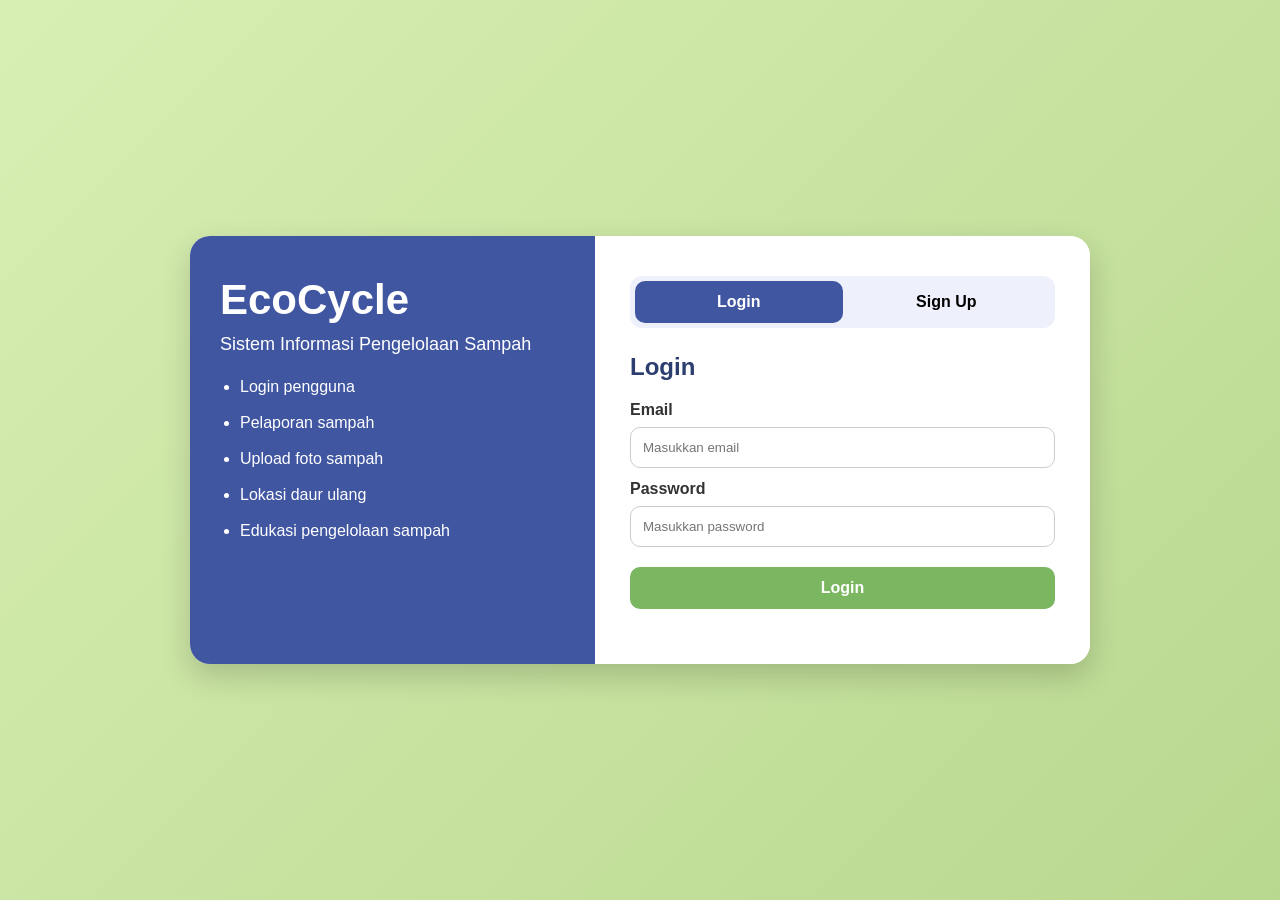
==== index.html @ 8ff400cf "First Upload" ====
<!DOCTYPE html>
<html lang="id">
<head>
  <meta charset="UTF-8">
  <meta name="viewport" content="width=device-width, initial-scale=1.0">
  <title>EcoCycle - Login & Sign Up</title>
  <link rel="stylesheet" href="style.css">
</head>
<body>

  <div class="container">
    <div class="left-panel">
      <h1>EcoCycle</h1>
      <p>Sistem Informasi Pengelolaan Sampah</p>

      <ul>
        <li>Login pengguna</li>
        <li>Pelaporan sampah</li>
        <li>Upload foto sampah</li>
        <li>Lokasi daur ulang</li>
        <li>Edukasi pengelolaan sampah</li>
      </ul>
    </div>

    <div class="right-panel">
      <div class="tab-menu">
        <button id="btnLogin" class="active">Login</button>
        <button id="btnSignup">Sign Up</button>
      </div>

      <form id="loginForm" class="form active">
        <h2>Login</h2>

        <label for="loginEmail">Email</label>
        <input type="email" id="loginEmail" placeholder="Masukkan email">

        <label for="loginPassword">Password</label>
        <input type="password" id="loginPassword" placeholder="Masukkan password">

        <button type="submit" class="submit-btn">Login</button>
        <p id="loginMessage"></p>
      </form>

      <form id="signupForm" class="form">
        <h2>Sign Up</h2>

        <label for="signupName">Nama</label>
        <input type="text" id="signupName" placeholder="Masukkan nama">

        <label for="signupEmail">Email</label>
        <input type="email" id="signupEmail" placeholder="Masukkan email">

        <label for="signupPassword">Password</label>
        <input type="password" id="signupPassword" placeholder="Masukkan password">

        <button type="submit" class="submit-btn">Sign Up</button>
        <p id="signupMessage"></p>
      </form>
    </div>
  </div>

  <script src="script.js"></script>
</body>
</html>
---- style.css ----
* {
  margin: 0;
  padding: 0;
  box-sizing: border-box;
  font-family: Arial, sans-serif;
}

body {
  min-height: 100vh;
  background: linear-gradient(135deg, #d8efb3, #b9d88f);
  display: flex;
  justify-content: center;
  align-items: center;
  padding: 20px;
}

.container {
  width: 900px;
  max-width: 100%;
  background: white;
  border-radius: 20px;
  overflow: hidden;
  display: flex;
  box-shadow: 0 12px 30px rgba(0, 0, 0, 0.18);
}

.left-panel {
  width: 45%;
  background: #4056a1;
  color: white;
  padding: 40px 30px;
}

.left-panel h1 {
  font-size: 42px;
  margin-bottom: 10px;
}

.left-panel p {
  margin-bottom: 20px;
  font-size: 18px;
}

.left-panel ul {
  padding-left: 20px;
}

.left-panel ul li {
  margin-bottom: 12px;
  line-height: 1.5;
}

.right-panel {
  width: 55%;
  padding: 40px 35px;
  background: #ffffff;
}

.tab-menu {
  display: flex;
  margin-bottom: 25px;
  background: #eef1fb;
  border-radius: 12px;
  padding: 5px;
}

.tab-menu button {
  flex: 1;
  padding: 12px;
  border: none;
  background: transparent;
  cursor: pointer;
  border-radius: 10px;
  font-size: 16px;
  font-weight: bold;
}

.tab-menu button.active {
  background: #4056a1;
  color: white;
}

.form {
  display: none;
}

.form.active {
  display: block;
}

.form h2 {
  margin-bottom: 20px;
  color: #2c3e70;
}

.form label {
  display: block;
  margin-bottom: 8px;
  margin-top: 12px;
  font-weight: bold;
  color: #333;
}

.form input {
  width: 100%;
  padding: 12px;
  border: 1px solid #ccc;
  border-radius: 10px;
  outline: none;
}

.form input:focus {
  border-color: #4056a1;
}

.submit-btn {
  width: 100%;
  margin-top: 20px;
  padding: 12px;
  border: none;
  background: #7bb661;
  color: white;
  font-size: 16px;
  font-weight: bold;
  border-radius: 10px;
  cursor: pointer;
}

.submit-btn:hover {
  background: #689c51;
}

#loginMessage,
#signupMessage {
  margin-top: 15px;
  font-size: 14px;
  font-weight: bold;
}

@media (max-width: 768px) {
  .container {
    flex-direction: column;
  }

  .left-panel,
  .right-panel {
    width: 100%;
  }
}
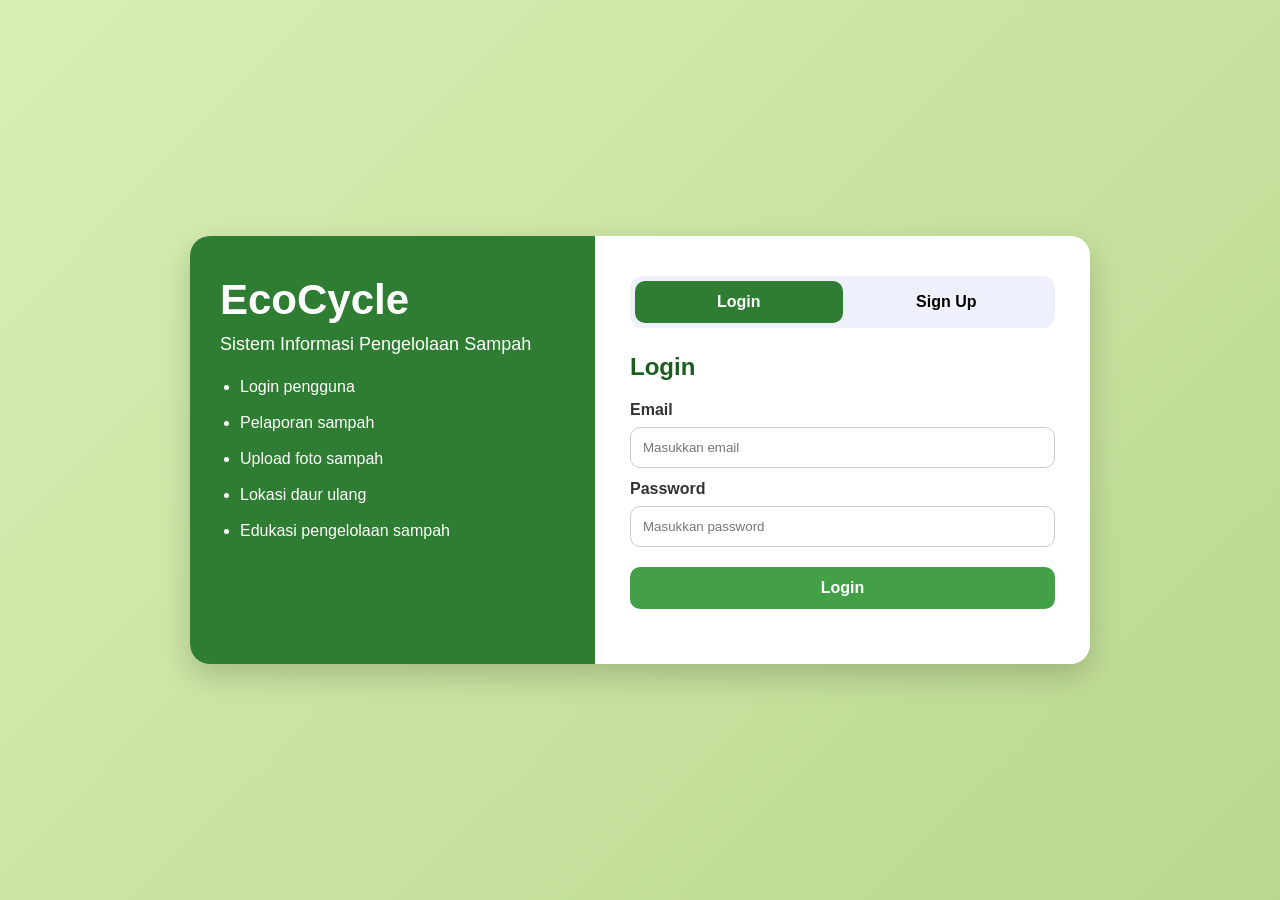
==== commit f1445384: "Progress 2 18 Mei 2026" ====
--- a/index.html
+++ b/index.html
@@ -6,10 +6,10 @@
   <title>EcoCycle - Login & Sign Up</title>
   <link rel="stylesheet" href="style.css">
 </head>
+
 <body>
-
   <div class="container">
-    <div class="left-panel">
+    <div class="option-left">
       <h1>EcoCycle</h1>
       <p>Sistem Informasi Pengelolaan Sampah</p>
 
@@ -20,45 +20,38 @@
         <li>Lokasi daur ulang</li>
         <li>Edukasi pengelolaan sampah</li>
       </ul>
+  </div>
+
+  <div class="option-right">
+    <div class="tab-menu">
+      <button id="btnLogin" class="active">Login</button>
+      <button id="btnSignup">Sign Up</button>
     </div>
 
-    <div class="right-panel">
-      <div class="tab-menu">
-        <button id="btnLogin" class="active">Login</button>
-        <button id="btnSignup">Sign Up</button>
-      </div>
+    <form id="loginForm" class="form active">
+      <h2>Login</h2>
+      <label for="loginEmail">Email</label>
+      <input type="email" id="loginEmail" placeholder="Masukkan email">
+      <label for="loginPassword">Password</label>
+      <input type="password" id="loginPassword" placeholder="Masukkan password">
+      <button type="submit" class="submit-btn">Login</button>
+      <p id="loginMessage"></p>
+    </form>
 
-      <form id="loginForm" class="form active">
-        <h2>Login</h2>
-
-        <label for="loginEmail">Email</label>
-        <input type="email" id="loginEmail" placeholder="Masukkan email">
-
-        <label for="loginPassword">Password</label>
-        <input type="password" id="loginPassword" placeholder="Masukkan password">
-
-        <button type="submit" class="submit-btn">Login</button>
-        <p id="loginMessage"></p>
-      </form>
-
-      <form id="signupForm" class="form">
-        <h2>Sign Up</h2>
-
-        <label for="signupName">Nama</label>
-        <input type="text" id="signupName" placeholder="Masukkan nama">
-
-        <label for="signupEmail">Email</label>
-        <input type="email" id="signupEmail" placeholder="Masukkan email">
-
-        <label for="signupPassword">Password</label>
-        <input type="password" id="signupPassword" placeholder="Masukkan password">
-
+    <form id="signupForm" class="form">
+      <h2>Sign Up</h2>
+      <label for="signupName">Nama</label>
+      <input type="text" id="signupName" placeholder="Masukkan nama">
+      <label for="signupEmail">Email</label>
+      <input type="email" id="signupEmail" placeholder="Masukkan email">
+      <label for="signupPassword">Password</label>
+      <input type="password" id="signupPassword" placeholder="Masukkan password">
         <button type="submit" class="submit-btn">Sign Up</button>
         <p id="signupMessage"></p>
-      </form>
+    </form>
     </div>
   </div>
 
   <script src="script.js"></script>
 </body>
-</html>
+</html>
--- a/style.css
+++ b/style.css
@@ -24,36 +24,36 @@
   box-shadow: 0 12px 30px rgba(0, 0, 0, 0.18);
 }
 
-.left-panel {
+.option-left {
   width: 45%;
-  background: #4056a1;
+  background: #2e7d32;
   color: white;
   padding: 40px 30px;
 }
 
-.left-panel h1 {
+.option-left h1 {
   font-size: 42px;
   margin-bottom: 10px;
 }
 
-.left-panel p {
+.option-left p {
   margin-bottom: 20px;
   font-size: 18px;
 }
 
-.left-panel ul {
+.option-left ul {
   padding-left: 20px;
 }
 
-.left-panel ul li {
+.option-left ul li {
   margin-bottom: 12px;
   line-height: 1.5;
 }
 
-.right-panel {
+.option-right {
   width: 55%;
   padding: 40px 35px;
-  background: #ffffff;
+  background: white;
 }
 
 .tab-menu {
@@ -76,7 +76,7 @@
 }
 
 .tab-menu button.active {
-  background: #4056a1;
+  background: #2e7d32;
   color: white;
 }
 
@@ -90,7 +90,7 @@
 
 .form h2 {
   margin-bottom: 20px;
-  color: #2c3e70;
+  color: #1b5e20;
 }
 
 .form label {
@@ -110,7 +110,7 @@
 }
 
 .form input:focus {
-  border-color: #4056a1;
+  border-color: #2e7d32;
 }
 
 .submit-btn {
@@ -118,7 +118,7 @@
   margin-top: 20px;
   padding: 12px;
   border: none;
-  background: #7bb661;
+  background: #43a047;
   color: white;
   font-size: 16px;
   font-weight: bold;
@@ -127,7 +127,7 @@
 }
 
 .submit-btn:hover {
-  background: #689c51;
+  background: #2e7d32;
 }
 
 #loginMessage,
@@ -137,13 +137,203 @@
   font-weight: bold;
 }
 
+.dashboard-body {
+  background: #eef8ea;
+  display: block;
+  padding: 0;
+}
+
+.navbar {
+  background: #2e7d32;
+  padding: 18px 25px;
+  color: white;
+}
+
+.left-navbar {
+  display: flex;
+  align-items: center;
+  gap: 20px;
+}
+
+.logo {
+  font-size: 30px;
+  font-weight: bold;
+}
+
+.menu-toggle {
+  font-size: 32px;
+  cursor: pointer;
+}
+
+.nav-menu {
+  position: fixed;
+  top: 0;
+  left: -300px;
+  width: 260px;
+  height: 100%;
+  background: white;
+  list-style: none;
+  padding-top: 80px;
+  transition: 0.3s;
+  box-shadow: 4px 0 15px rgba(0,0,0,0.15);
+}
+
+.nav-menu.show {
+  left: 0;
+}
+
+.nav-menu li {
+  border-bottom: 1px solid #eee;
+}
+
+.nav-menu li a {
+  display: block;
+  padding: 20px;
+  text-decoration: none;
+  color: #2e7d32;
+  font-weight: bold;
+  transition: 0.3s;
+}
+
+.nav-menu li a:hover {
+  background: #e8f5e9;
+  padding-left: 28px;
+}
+
+.dashboard-container {
+  padding: 40px;
+  display: grid;
+  gap: 25px;
+}
+
+.welcome-card {
+  background: linear-gradient(to right, #81c784, #a5d6a7);
+  padding: 40px;
+  border-radius: 20px;
+  color: #1b5e20;
+}
+
+.welcome-card h1 {
+  font-size: 40px;
+  margin-bottom: 15px;
+}
+
+.welcome-card p {
+  font-size: 18px;
+}
+
+.profile-card {
+  background: white;
+  padding: 30px;
+  border-radius: 20px;
+  box-shadow: 0 6px 15px rgba(0,0,0,0.08);
+}
+
+.profile-left {
+  display: flex;
+  align-items: center;
+  gap: 20px;
+}
+
+.profile-image {
+  width: 80px;
+  height: 80px;
+  background: #c8e6c9;
+  border-radius: 50%;
+  display: flex;
+  justify-content: center;
+  align-items: center;
+  font-size: 40px;
+}
+
+.point-card {
+  background: white;
+  padding: 30px;
+  border-radius: 20px;
+  text-align: center;
+  box-shadow: 0 6px 15px rgba(0,0,0,0.08);
+}
+
+.point-card h2 {
+  color: #1b5e20;
+}
+
+.point-card h1 {
+  font-size: 50px;
+  color: #2e7d32;
+  margin: 20px 0;
+}
+
+.point-card button {
+  padding: 14px 28px;
+  border: none;
+  background: #2e7d32;
+  color: white;
+  border-radius: 12px;
+  font-size: 16px;
+  font-weight: bold;
+  cursor: pointer;
+}
+
+.point-card button:hover {
+  background: #1b5e20;
+}
+
+.status-card {
+  background: white;
+  padding: 30px;
+  border-radius: 20px;
+  box-shadow: 0 6px 15px rgba(0,0,0,0.08);
+}
+
+.status-card h2 {
+  margin-bottom: 20px;
+  color: #2e7d32;
+}
+
+.status-item {
+  display: flex;
+  justify-content: space-between;
+  margin-bottom: 15px;
+  padding: 15px;
+  background: #f5f5f5;
+  border-radius: 12px;
+}
+
+.status {
+  padding: 6px 14px;
+  border-radius: 10px;
+  color: white;
+  font-size: 14px;
+}
+
+.selesai {
+  background: #43a047;
+}
+
+.proses {
+  background: #fb8c00;
+}
+
+.pending {
+  background: #e53935;
+}
+
 @media (max-width: 768px) {
   .container {
     flex-direction: column;
   }
 
-  .left-panel,
-  .right-panel {
+  .option-left,
+  .option-right {
     width: 100%;
   }
-}
+
+  .dashboard-container {
+    padding: 20px;
+  }
+
+  .welcome-card h1 {
+    font-size: 30px;
+  }
+}
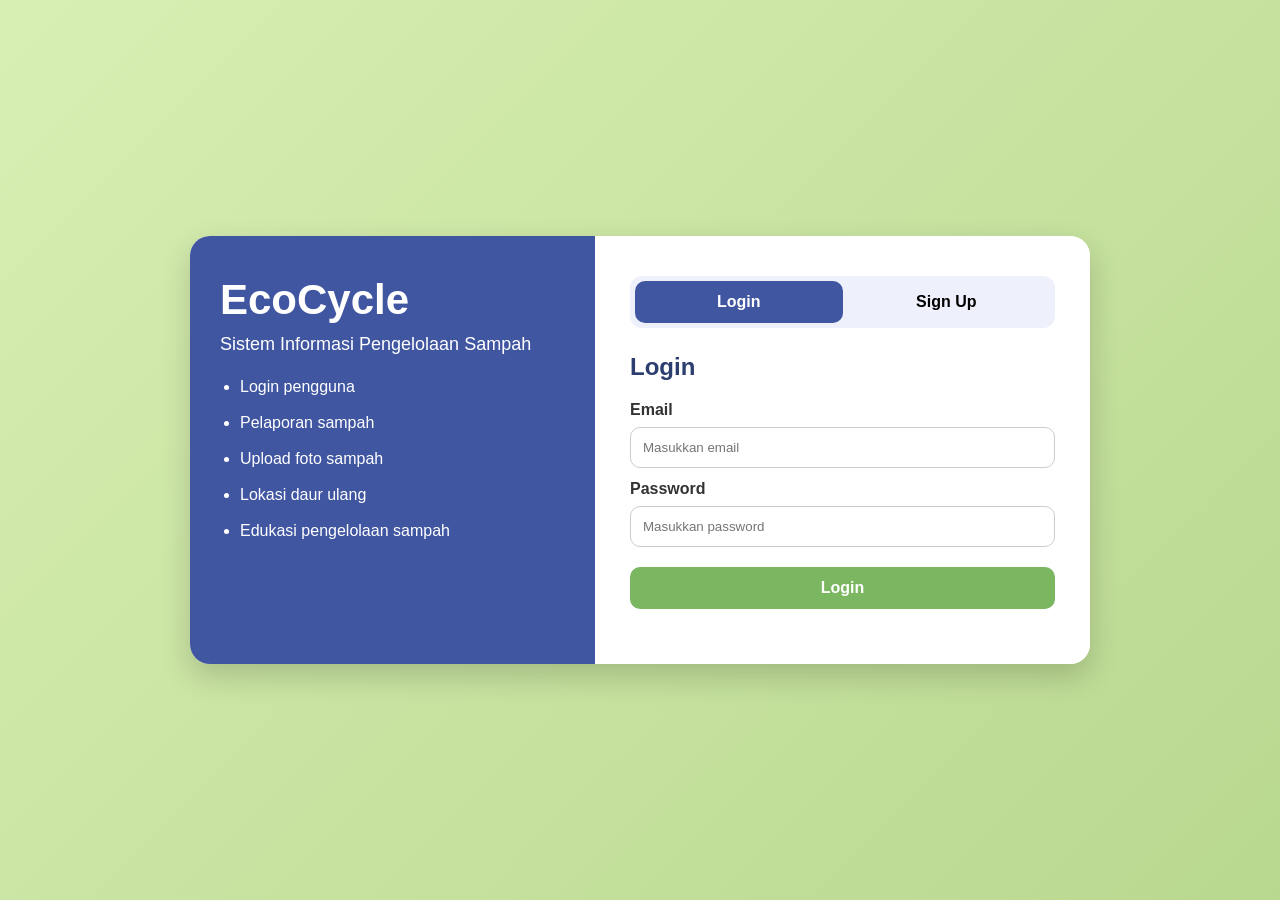
==== commit 5bbe1da5: "Progres 1 minggu, 15 Mei 2026" ====
--- a/index.html
+++ b/index.html
@@ -6,10 +6,10 @@
   <title>EcoCycle - Login & Sign Up</title>
   <link rel="stylesheet" href="style.css">
 </head>
+<body>
 
-<body>
   <div class="container">
-    <div class="option-left">
+    <div class="left-panel">
       <h1>EcoCycle</h1>
       <p>Sistem Informasi Pengelolaan Sampah</p>
 
@@ -20,38 +20,45 @@
         <li>Lokasi daur ulang</li>
         <li>Edukasi pengelolaan sampah</li>
       </ul>
-  </div>
-
-  <div class="option-right">
-    <div class="tab-menu">
-      <button id="btnLogin" class="active">Login</button>
-      <button id="btnSignup">Sign Up</button>
     </div>
 
-    <form id="loginForm" class="form active">
-      <h2>Login</h2>
-      <label for="loginEmail">Email</label>
-      <input type="email" id="loginEmail" placeholder="Masukkan email">
-      <label for="loginPassword">Password</label>
-      <input type="password" id="loginPassword" placeholder="Masukkan password">
-      <button type="submit" class="submit-btn">Login</button>
-      <p id="loginMessage"></p>
-    </form>
+    <div class="right-panel">
+      <div class="tab-menu">
+        <button id="btnLogin" class="active">Login</button>
+        <button id="btnSignup">Sign Up</button>
+      </div>
 
-    <form id="signupForm" class="form">
-      <h2>Sign Up</h2>
-      <label for="signupName">Nama</label>
-      <input type="text" id="signupName" placeholder="Masukkan nama">
-      <label for="signupEmail">Email</label>
-      <input type="email" id="signupEmail" placeholder="Masukkan email">
-      <label for="signupPassword">Password</label>
-      <input type="password" id="signupPassword" placeholder="Masukkan password">
+      <form id="loginForm" class="form active">
+        <h2>Login</h2>
+
+        <label for="loginEmail">Email</label>
+        <input type="email" id="loginEmail" placeholder="Masukkan email">
+
+        <label for="loginPassword">Password</label>
+        <input type="password" id="loginPassword" placeholder="Masukkan password">
+
+        <button type="submit" class="submit-btn">Login</button>
+        <p id="loginMessage"></p>
+      </form>
+
+      <form id="signupForm" class="form">
+        <h2>Sign Up</h2>
+
+        <label for="signupName">Nama</label>
+        <input type="text" id="signupName" placeholder="Masukkan nama">
+
+        <label for="signupEmail">Email</label>
+        <input type="email" id="signupEmail" placeholder="Masukkan email">
+
+        <label for="signupPassword">Password</label>
+        <input type="password" id="signupPassword" placeholder="Masukkan password">
+
         <button type="submit" class="submit-btn">Sign Up</button>
         <p id="signupMessage"></p>
-    </form>
+      </form>
     </div>
   </div>
 
   <script src="script.js"></script>
 </body>
-</html>+</html>
--- a/style.css
+++ b/style.css
@@ -24,36 +24,36 @@
   box-shadow: 0 12px 30px rgba(0, 0, 0, 0.18);
 }
 
-.option-left {
+.left-panel {
   width: 45%;
-  background: #2e7d32;
+  background: #4056a1;
   color: white;
   padding: 40px 30px;
 }
 
-.option-left h1 {
+.left-panel h1 {
   font-size: 42px;
   margin-bottom: 10px;
 }
 
-.option-left p {
+.left-panel p {
   margin-bottom: 20px;
   font-size: 18px;
 }
 
-.option-left ul {
+.left-panel ul {
   padding-left: 20px;
 }
 
-.option-left ul li {
+.left-panel ul li {
   margin-bottom: 12px;
   line-height: 1.5;
 }
 
-.option-right {
+.right-panel {
   width: 55%;
   padding: 40px 35px;
-  background: white;
+  background: #ffffff;
 }
 
 .tab-menu {
@@ -76,7 +76,7 @@
 }
 
 .tab-menu button.active {
-  background: #2e7d32;
+  background: #4056a1;
   color: white;
 }
 
@@ -90,7 +90,7 @@
 
 .form h2 {
   margin-bottom: 20px;
-  color: #1b5e20;
+  color: #2c3e70;
 }
 
 .form label {
@@ -110,7 +110,7 @@
 }
 
 .form input:focus {
-  border-color: #2e7d32;
+  border-color: #4056a1;
 }
 
 .submit-btn {
@@ -118,7 +118,7 @@
   margin-top: 20px;
   padding: 12px;
   border: none;
-  background: #43a047;
+  background: #7bb661;
   color: white;
   font-size: 16px;
   font-weight: bold;
@@ -127,7 +127,7 @@
 }
 
 .submit-btn:hover {
-  background: #2e7d32;
+  background: #689c51;
 }
 
 #loginMessage,
@@ -137,203 +137,13 @@
   font-weight: bold;
 }
 
-.dashboard-body {
-  background: #eef8ea;
-  display: block;
-  padding: 0;
-}
-
-.navbar {
-  background: #2e7d32;
-  padding: 18px 25px;
-  color: white;
-}
-
-.left-navbar {
-  display: flex;
-  align-items: center;
-  gap: 20px;
-}
-
-.logo {
-  font-size: 30px;
-  font-weight: bold;
-}
-
-.menu-toggle {
-  font-size: 32px;
-  cursor: pointer;
-}
-
-.nav-menu {
-  position: fixed;
-  top: 0;
-  left: -300px;
-  width: 260px;
-  height: 100%;
-  background: white;
-  list-style: none;
-  padding-top: 80px;
-  transition: 0.3s;
-  box-shadow: 4px 0 15px rgba(0,0,0,0.15);
-}
-
-.nav-menu.show {
-  left: 0;
-}
-
-.nav-menu li {
-  border-bottom: 1px solid #eee;
-}
-
-.nav-menu li a {
-  display: block;
-  padding: 20px;
-  text-decoration: none;
-  color: #2e7d32;
-  font-weight: bold;
-  transition: 0.3s;
-}
-
-.nav-menu li a:hover {
-  background: #e8f5e9;
-  padding-left: 28px;
-}
-
-.dashboard-container {
-  padding: 40px;
-  display: grid;
-  gap: 25px;
-}
-
-.welcome-card {
-  background: linear-gradient(to right, #81c784, #a5d6a7);
-  padding: 40px;
-  border-radius: 20px;
-  color: #1b5e20;
-}
-
-.welcome-card h1 {
-  font-size: 40px;
-  margin-bottom: 15px;
-}
-
-.welcome-card p {
-  font-size: 18px;
-}
-
-.profile-card {
-  background: white;
-  padding: 30px;
-  border-radius: 20px;
-  box-shadow: 0 6px 15px rgba(0,0,0,0.08);
-}
-
-.profile-left {
-  display: flex;
-  align-items: center;
-  gap: 20px;
-}
-
-.profile-image {
-  width: 80px;
-  height: 80px;
-  background: #c8e6c9;
-  border-radius: 50%;
-  display: flex;
-  justify-content: center;
-  align-items: center;
-  font-size: 40px;
-}
-
-.point-card {
-  background: white;
-  padding: 30px;
-  border-radius: 20px;
-  text-align: center;
-  box-shadow: 0 6px 15px rgba(0,0,0,0.08);
-}
-
-.point-card h2 {
-  color: #1b5e20;
-}
-
-.point-card h1 {
-  font-size: 50px;
-  color: #2e7d32;
-  margin: 20px 0;
-}
-
-.point-card button {
-  padding: 14px 28px;
-  border: none;
-  background: #2e7d32;
-  color: white;
-  border-radius: 12px;
-  font-size: 16px;
-  font-weight: bold;
-  cursor: pointer;
-}
-
-.point-card button:hover {
-  background: #1b5e20;
-}
-
-.status-card {
-  background: white;
-  padding: 30px;
-  border-radius: 20px;
-  box-shadow: 0 6px 15px rgba(0,0,0,0.08);
-}
-
-.status-card h2 {
-  margin-bottom: 20px;
-  color: #2e7d32;
-}
-
-.status-item {
-  display: flex;
-  justify-content: space-between;
-  margin-bottom: 15px;
-  padding: 15px;
-  background: #f5f5f5;
-  border-radius: 12px;
-}
-
-.status {
-  padding: 6px 14px;
-  border-radius: 10px;
-  color: white;
-  font-size: 14px;
-}
-
-.selesai {
-  background: #43a047;
-}
-
-.proses {
-  background: #fb8c00;
-}
-
-.pending {
-  background: #e53935;
-}
-
 @media (max-width: 768px) {
   .container {
     flex-direction: column;
   }
 
-  .option-left,
-  .option-right {
+  .left-panel,
+  .right-panel {
     width: 100%;
   }
-
-  .dashboard-container {
-    padding: 20px;
-  }
-
-  .welcome-card h1 {
-    font-size: 30px;
-  }
-}+}
